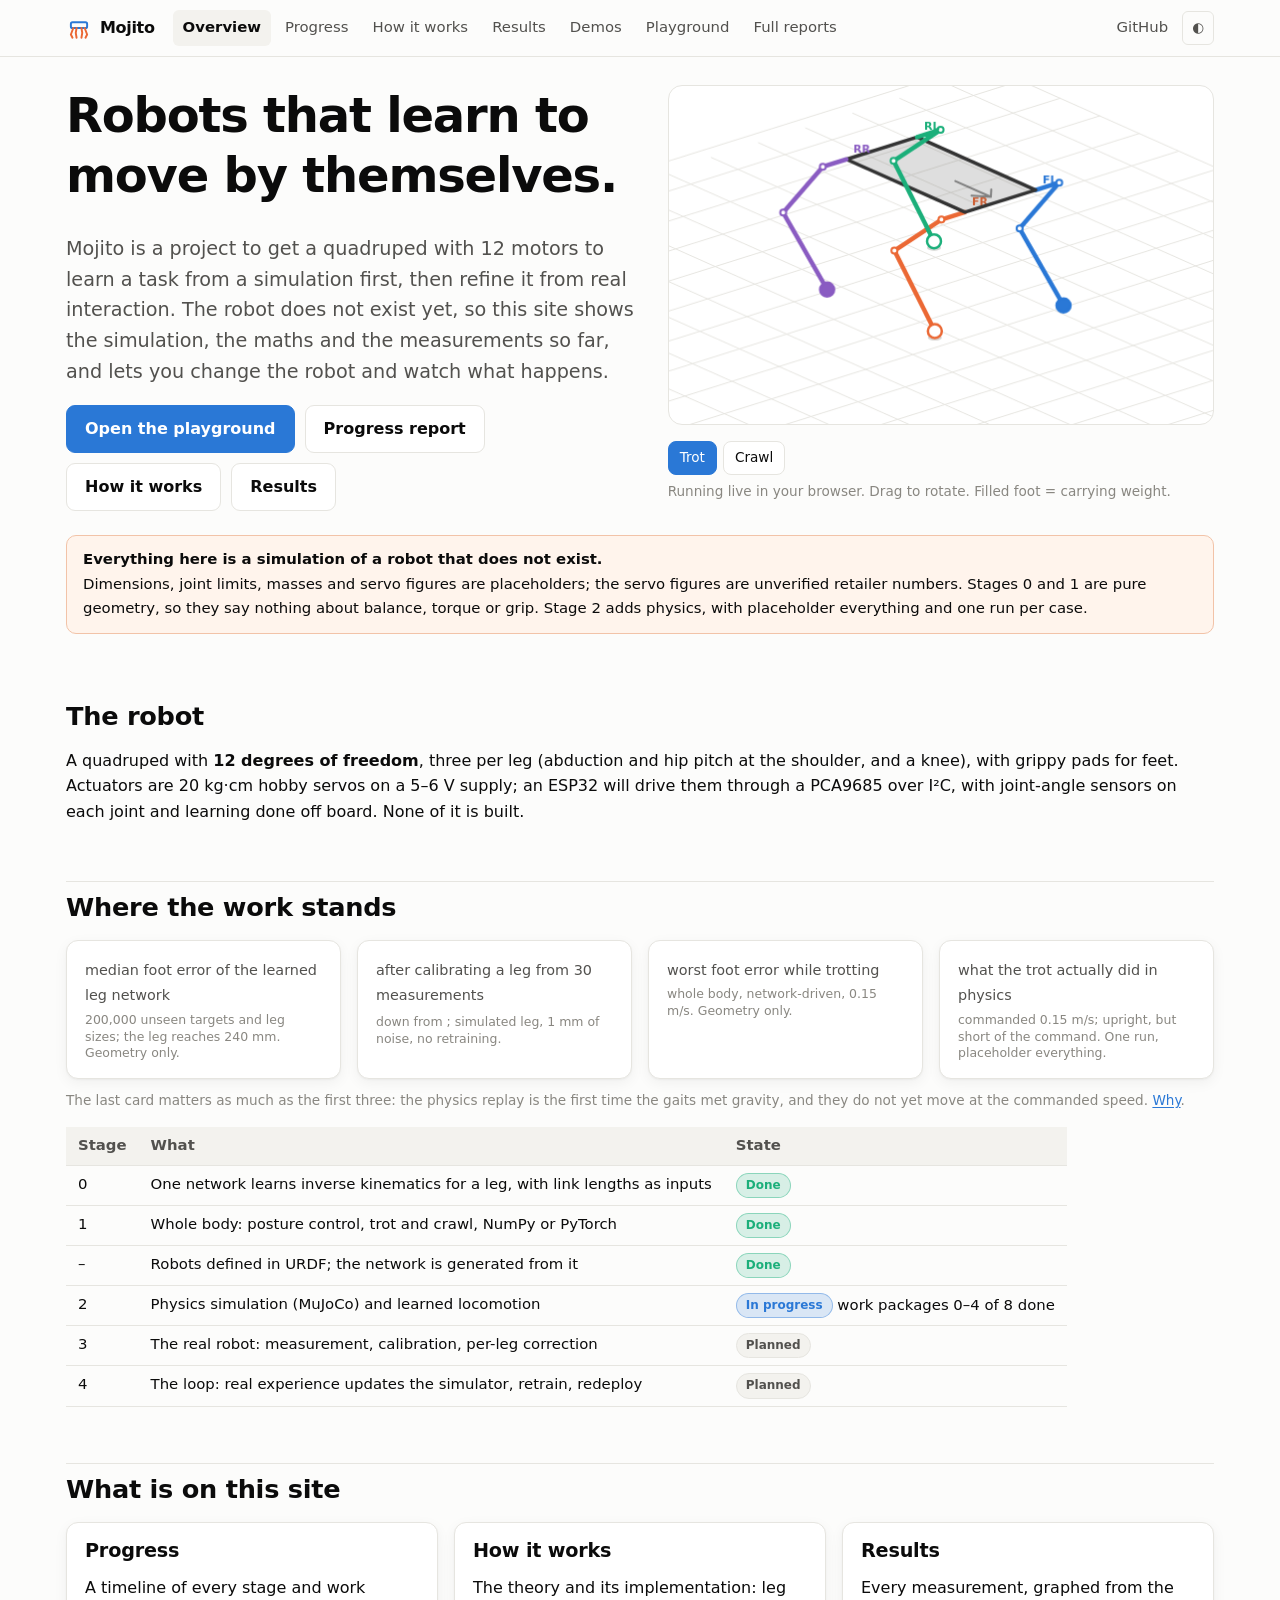
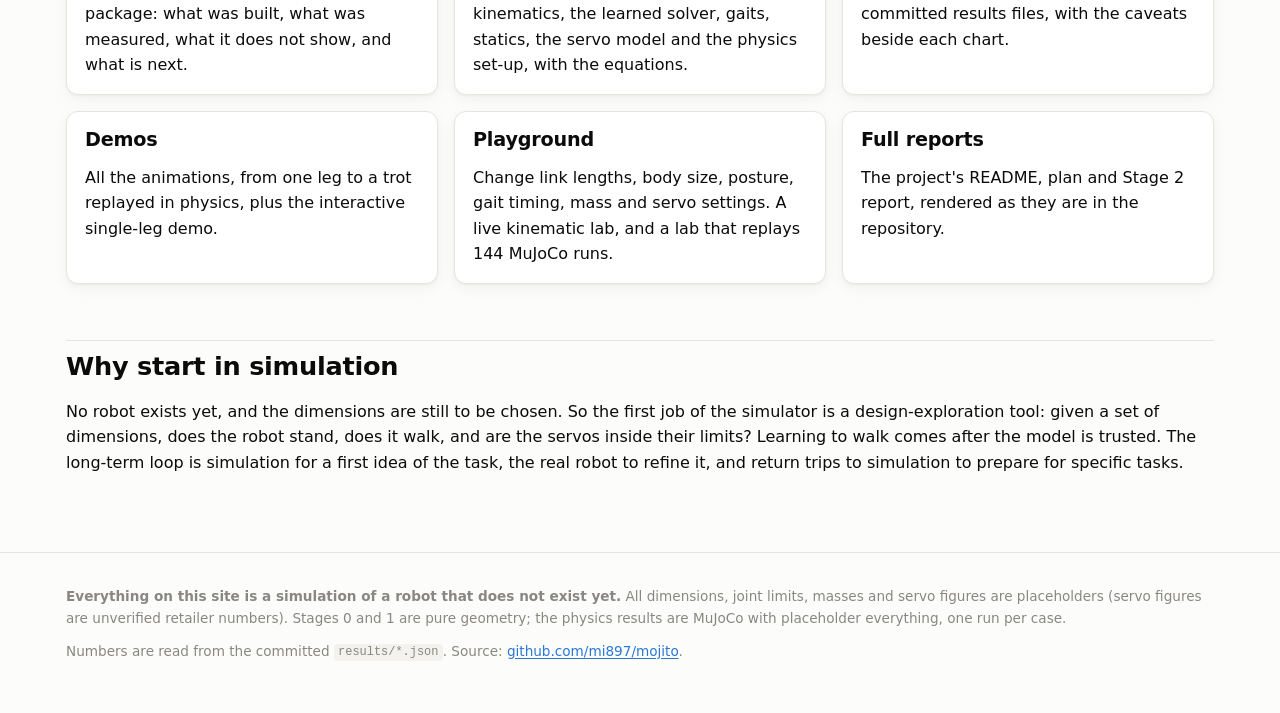
==== site/index.html @ 3ba42c5a "Add a project website: progress, theory, results, demos and a playground Static site in site/ with a" ====
<!doctype html>
<html lang="en">
<head>
<meta charset="utf-8">
<meta name="viewport" content="width=device-width, initial-scale=1">
<title>Mojito · robots that learn to move</title>
<meta name="description" content="A quadruped that learns to move by itself: first from simulation, then from real interaction. Progress, theory, results and a playground.">
<link rel="stylesheet" href="assets/site.css">
<script src="data/build.js"></script>
<script src="data/results.js"></script>
<script src="assets/site.js" defer></script>
</head>
<body>
<main class="wrap">
  <section class="hero">
    <div>
      <h1>Robots that learn to move by themselves.</h1>
      <p class="lede">Mojito is a project to get a quadruped with 12 motors to learn a task from a simulation first, then refine it from real interaction. The robot does not exist yet, so this site shows the simulation, the maths and the measurements so far, and lets you change the robot and watch what happens.</p>
      <div class="cta"><a class="primary" href="playground.html">Open the playground</a><a href="progress.html">Progress report</a><a href="theory.html">How it works</a><a href="results.html">Results</a></div>
    </div>
    <div>
      <canvas id="hero-view" aria-label="The quadruped trotting, drawn live in your browser"></canvas>
      <div class="btnrow"><button class="btn on" data-hero-gait="trot">Trot</button><button class="btn" data-hero-gait="crawl">Crawl</button>
        <span class="small muted" style="align-self:center">Running live in your browser. Drag to rotate. Filled foot = carrying weight.</span></div>
    </div>
  </section>

  <div class="notice"><b>Everything here is a simulation of a robot that does not exist.</b> Dimensions, joint limits, masses and servo figures are placeholders; the servo figures are unverified retailer numbers. Stages 0 and 1 are pure geometry, so they say nothing about balance, torque or grip. Stage 2 adds physics, with placeholder everything and one run per case.</div>

  <h2 class="no-rule">The robot</h2>
  <p>A quadruped with <b>12 degrees of freedom</b>, three per leg (abduction and hip pitch at the shoulder, and a knee), with grippy pads for feet. Actuators are 20&nbsp;kg·cm hobby servos on a 5–6&nbsp;V supply; an ESP32 will drive them through a PCA9685 over I²C, with joint-angle sensors on each joint and learning done off board. None of it is built.</p>

  <h2>Where the work stands</h2>
  <div class="grid g4">
    <div class="card stat"><b data-bind="metrics.learned_varied_legs.median_mm" data-fmt="2" data-unit=" mm"></b><span>median foot error of the learned leg network</span><small>200,000 unseen targets and leg sizes; the leg reaches 240 mm. Geometry only.</small></div>
    <div class="card stat"><b data-bind="calibration.error_after_mm.median" data-fmt="2" data-unit=" mm"></b><span>after calibrating a leg from 30 measurements</span><small>down from <span data-bind="calibration.error_before_mm.median" data-fmt="1" data-unit=" mm"></span>; simulated leg, 1 mm of noise, no retraining.</small></div>
    <div class="card stat"><b data-bind="body_metrics.trot_forward.foot_error_mm.max" data-fmt="2" data-unit=" mm"></b><span>worst foot error while trotting</span><small>whole body, network-driven, 0.15 m/s. Geometry only.</small></div>
    <div class="card stat"><b data-bind="gait_replay.runs.2.measured_forward_lateral_velocity_m_s.0" data-fmt="3" data-unit=" m/s"></b><span>what the trot actually did in physics</span><small>commanded 0.15 m/s; upright, but short of the command. One run, placeholder everything.</small></div>
  </div>
  <p class="small muted">The last card matters as much as the first three: the physics replay is the first time the gaits met gravity, and they do not yet move at the commanded speed. <a href="results.html#s2c">Why</a>.</p>

  <table>
    <tr><th>Stage</th><th>What</th><th>State</th></tr>
    <tr><td>0</td><td>One network learns inverse kinematics for a leg, with link lengths as inputs</td><td><span class="pill done">Done</span></td></tr>
    <tr><td>1</td><td>Whole body: posture control, trot and crawl, NumPy or PyTorch</td><td><span class="pill done">Done</span></td></tr>
    <tr><td>–</td><td>Robots defined in URDF; the network is generated from it</td><td><span class="pill done">Done</span></td></tr>
    <tr><td>2</td><td>Physics simulation (MuJoCo) and learned locomotion</td><td><span class="pill wip">In progress</span> work packages 0–4 of 8 done</td></tr>
    <tr><td>3</td><td>The real robot: measurement, calibration, per-leg correction</td><td><span class="pill todo">Planned</span></td></tr>
    <tr><td>4</td><td>The loop: real experience updates the simulator, retrain, redeploy</td><td><span class="pill todo">Planned</span></td></tr>
  </table>

  <h2>What is on this site</h2>
  <div class="grid g3">
    <a class="card" href="progress.html" style="text-decoration:none;color:inherit"><h3>Progress</h3><p>A timeline of every stage and work package: what was built, what was measured, what it does not show, and what is next.</p></a>
    <a class="card" href="theory.html" style="text-decoration:none;color:inherit"><h3>How it works</h3><p>The theory and its implementation: leg kinematics, the learned solver, gaits, statics, the servo model and the physics set-up, with the equations.</p></a>
    <a class="card" href="results.html" style="text-decoration:none;color:inherit"><h3>Results</h3><p>Every measurement, graphed from the committed results files, with the caveats beside each chart.</p></a>
    <a class="card" href="demos.html" style="text-decoration:none;color:inherit"><h3>Demos</h3><p>All the animations, from one leg to a trot replayed in physics, plus the interactive single-leg demo.</p></a>
    <a class="card" href="playground.html" style="text-decoration:none;color:inherit"><h3>Playground</h3><p>Change link lengths, body size, posture, gait timing, mass and servo settings. A live kinematic lab, and a lab that replays 144 MuJoCo runs.</p></a>
    <a class="card" href="reports.html" style="text-decoration:none;color:inherit"><h3>Full reports</h3><p>The project's README, plan and Stage 2 report, rendered as they are in the repository.</p></a>
  </div>

  <h2>Why start in simulation</h2>
  <p>No robot exists yet, and the dimensions are still to be chosen. So the first job of the simulator is a design-exploration tool: given a set of dimensions, does the robot stand, does it walk, and are the servos inside their limits? Learning to walk comes after the model is trusted. The long-term loop is simulation for a first idea of the task, the real robot to refine it, and return trips to simulation to prepare for specific tasks.</p>
</main>
<script src="assets/mojito.js"></script>
<script src="assets/viewer.js"></script>
<script src="assets/hero.js"></script>
</body>
</html>
---- site/assets/site.css ----
/* Mojito site. One palette (blue, orange, aqua), neutral ink, light and dark. */
:root {
  --bg: #fcfcfb; --panel: #ffffff; --ink: #0b0b0b; --ink2: #52514e; --muted: #898781; --line: #e6e5e0; --soft: #f3f2ee;
  --blue: #2a78d6; --orange: #eb6834; --aqua: #1baf7a; --violet: #8a5cc2; --warn-bg: #fff4ec; --warn-line: #f2c3a8;
  --FL: #2a78d6; --FR: #eb6834; --RL: #1baf7a; --RR: #8a5cc2; --body: #333;
  --code-bg: #f3f2ee; --shadow: 0 1px 2px rgba(0,0,0,.04), 0 4px 14px rgba(0,0,0,.05);
  --mono: ui-monospace, SFMono-Regular, Menlo, Consolas, monospace;
  --sans: system-ui, -apple-system, "Segoe UI", Roboto, sans-serif;
}
@media (prefers-color-scheme: dark) {
  :root:not([data-theme="light"]) {
    --bg: #121212; --panel: #1b1b1a; --ink: #ecebe6; --ink2: #b4b2aa; --muted: #86847d; --line: #33322f; --soft: #232321;
    --blue: #5b9bea; --orange: #f08a5c; --aqua: #38c795; --violet: #a883d6; --warn-bg: #2b1f18; --warn-line: #5b3d2b;
    --FL: #5b9bea; --FR: #f08a5c; --RL: #38c795; --RR: #a883d6; --body: #ddd; --code-bg: #232321; --shadow: none;
  }
}
:root[data-theme="dark"] {
  --bg: #121212; --panel: #1b1b1a; --ink: #ecebe6; --ink2: #b4b2aa; --muted: #86847d; --line: #33322f; --soft: #232321;
  --blue: #5b9bea; --orange: #f08a5c; --aqua: #38c795; --violet: #a883d6; --warn-bg: #2b1f18; --warn-line: #5b3d2b;
  --FL: #5b9bea; --FR: #f08a5c; --RL: #38c795; --RR: #a883d6; --body: #ddd; --code-bg: #232321; --shadow: none;
}
* { box-sizing: border-box; }
html { scroll-behavior: smooth; scroll-padding-top: 72px; }
body { margin: 0; background: var(--bg); color: var(--ink); font: 16px/1.6 var(--sans); -webkit-text-size-adjust: 100%; }
a { color: var(--blue); text-underline-offset: 2px; }
img, svg, canvas, video { max-width: 100%; }
h1, h2, h3, h4 { line-height: 1.25; margin: 2.2em 0 .6em; font-weight: 650; letter-spacing: -.01em; }
h1 { font-size: clamp(2rem, 5vw, 3rem); margin-top: 0; letter-spacing: -.025em; }
h2 { font-size: 1.6rem; padding-top: .4em; border-top: 1px solid var(--line); }
h2:first-child, .no-rule { border-top: 0; }
h3 { font-size: 1.2rem; }
h4 { font-size: 1rem; color: var(--ink2); }
p, ul, ol { margin: .8em 0; }
code { font: .88em var(--mono); background: var(--code-bg); padding: .1em .35em; border-radius: 4px; }
pre { background: var(--code-bg); padding: 14px 16px; border-radius: 8px; overflow: auto; font: .85rem/1.5 var(--mono); }
pre code { background: none; padding: 0; font-size: inherit; }
table { border-collapse: collapse; width: 100%; font-size: .93rem; margin: 1em 0; display: block; overflow-x: auto; }
th, td { text-align: left; padding: 7px 12px; border-bottom: 1px solid var(--line); vertical-align: top; }
th { color: var(--ink2); font-weight: 600; background: var(--soft); white-space: nowrap; }
td.num, th.num { text-align: right; font-variant-numeric: tabular-nums; }
hr { border: 0; border-top: 1px solid var(--line); margin: 2em 0; }
.num { font-variant-numeric: tabular-nums; }
.muted { color: var(--muted); } .small { font-size: .85rem; }

/* page chrome */
.nav { position: sticky; top: 0; z-index: 20; background: color-mix(in srgb, var(--bg) 92%, transparent); backdrop-filter: blur(8px);
  border-bottom: 1px solid var(--line); }
.nav-in { max-width: 1180px; margin: 0 auto; padding: 0 16px; display: flex; align-items: center; gap: 4px; min-height: 56px; flex-wrap: wrap; }
.brand { font-weight: 700; letter-spacing: -.02em; color: var(--ink); text-decoration: none; margin-right: 14px; display: flex; align-items: center; gap: 8px; }
.brand svg { width: 26px; height: 26px; }
.nav a.l { color: var(--ink2); text-decoration: none; padding: 6px 10px; border-radius: 6px; font-size: .93rem; white-space: nowrap; }
.nav a.l:hover { background: var(--soft); color: var(--ink); }
.nav a.l[aria-current="page"] { color: var(--ink); background: var(--soft); font-weight: 600; }
.nav .grow { flex: 1; }
.nav button { background: none; border: 1px solid var(--line); border-radius: 6px; color: var(--ink2); padding: 5px 9px; font: inherit; font-size: .85rem; cursor: pointer; }
.wrap { max-width: 1180px; margin: 0 auto; padding: 28px 16px 64px; }
.narrow { max-width: 780px; }
footer { border-top: 1px solid var(--line); color: var(--muted); font-size: .85rem; }
footer .in { max-width: 1180px; margin: 0 auto; padding: 22px 16px 40px; }
.notice { background: var(--warn-bg); border: 1px solid var(--warn-line); border-radius: 10px; padding: 12px 16px; margin: 1.2em 0; font-size: .93rem; }
.notice b:first-child { display: block; margin-bottom: 2px; }
.lede { font-size: 1.2rem; color: var(--ink2); max-width: 46em; }

/* cards and layout helpers */
.grid { display: grid; gap: 16px; }
.g2 { grid-template-columns: repeat(2, minmax(0, 1fr)); } .g3 { grid-template-columns: repeat(3, minmax(0, 1fr)); } .g4 { grid-template-columns: repeat(4, minmax(0, 1fr)); }
@media (max-width: 860px) { .g3, .g4 { grid-template-columns: repeat(2, minmax(0, 1fr)); } }
@media (max-width: 600px) { .g2, .g3, .g4 { grid-template-columns: 1fr; } }
.card { background: var(--panel); border: 1px solid var(--line); border-radius: 12px; padding: 16px 18px; box-shadow: var(--shadow); }
.card h3, .card h4 { margin: 0 0 .4em; }
.card p:first-child { margin-top: 0; } .card p:last-child { margin-bottom: 0; }
.stat b { display: block; font-size: 2rem; line-height: 1.1; letter-spacing: -.02em; font-variant-numeric: tabular-nums; }
.stat span { color: var(--ink2); font-size: .9rem; }
.stat small { display: block; color: var(--muted); margin-top: 4px; font-size: .78rem; line-height: 1.35; }
.pill { display: inline-block; font-size: .75rem; font-weight: 600; padding: 2px 9px; border-radius: 99px; background: var(--soft); color: var(--ink2); border: 1px solid var(--line); vertical-align: middle; }
.pill.done { background: color-mix(in srgb, var(--aqua) 16%, transparent); color: var(--aqua); border-color: color-mix(in srgb, var(--aqua) 40%, transparent); }
.pill.wip { background: color-mix(in srgb, var(--blue) 16%, transparent); color: var(--blue); border-color: color-mix(in srgb, var(--blue) 40%, transparent); }
.pill.todo { background: var(--soft); }
.cols { display: grid; grid-template-columns: 220px minmax(0, 1fr); gap: 36px; align-items: start; }
@media (max-width: 900px) { .cols { grid-template-columns: 1fr; } .toc { position: static !important; } }
.toc { position: sticky; top: 76px; font-size: .88rem; max-height: calc(100vh - 100px); overflow: auto; }
.toc a { display: block; color: var(--ink2); text-decoration: none; padding: 3px 10px; border-left: 2px solid var(--line); }
.toc a:hover, .toc a.on { color: var(--ink); border-left-color: var(--blue); }
.toc a.sub { padding-left: 22px; font-size: .82rem; }
figure { margin: 1.4em 0; }
figure img, figure svg { display: block; border-radius: 8px; }
figcaption { color: var(--ink2); font-size: .88rem; margin-top: 8px; }
.eq { overflow-x: auto; padding: 4px 0; }
.defs { display: grid; grid-template-columns: max-content 1fr; gap: 4px 16px; font-size: .92rem; }
.defs dt { font-family: var(--mono); color: var(--ink2); } .defs dd { margin: 0; }
.callout { border-left: 3px solid var(--blue); background: var(--soft); padding: 10px 16px; border-radius: 0 8px 8px 0; margin: 1.2em 0; }
.callout.limit { border-left-color: var(--orange); }
.callout b:first-child { display: block; }

/* timeline */
.timeline { position: relative; margin: 1em 0 2em; padding-left: 30px; }
.timeline::before { content: ""; position: absolute; left: 9px; top: 6px; bottom: 6px; width: 2px; background: var(--line); }
.tl { position: relative; margin-bottom: 26px; }
.tl::before { content: ""; position: absolute; left: -30px; top: 6px; width: 20px; height: 20px; border-radius: 50%; background: var(--bg); border: 3px solid var(--muted); }
.tl.done::before { border-color: var(--aqua); background: var(--aqua); }
.tl.wip::before { border-color: var(--blue); }
.tl h3 { margin: 0 0 .3em; display: flex; flex-wrap: wrap; gap: 10px; align-items: center; }
details { background: var(--panel); border: 1px solid var(--line); border-radius: 10px; padding: 10px 16px; margin: 10px 0; }
details summary { cursor: pointer; font-weight: 600; }
details[open] summary { margin-bottom: 8px; }

/* charts */
.chart { position: relative; }
.chart svg { width: 100%; height: auto; display: block; overflow: visible; }
.chart .ax text, .chart text { fill: var(--ink2); font: 11.5px var(--sans); }
.chart .ttl { fill: var(--ink); font-weight: 600; font-size: 12.5px; }
.chart .gridline { stroke: var(--line); stroke-width: 1; }
.chart .axisline { stroke: var(--muted); stroke-width: 1; }
.chart .hit { fill: transparent; }
.legend { display: flex; flex-wrap: wrap; gap: 6px 16px; font-size: .84rem; color: var(--ink2); margin: 4px 0 6px; }
.legend i { display: inline-block; width: 11px; height: 11px; border-radius: 3px; margin-right: 6px; vertical-align: -1px; }
.tip { position: fixed; z-index: 50; pointer-events: none; background: var(--ink); color: var(--bg); padding: 6px 10px; border-radius: 6px; font-size: .8rem; line-height: 1.4; max-width: 280px; display: none; }
.chart-card h4 { margin: 0 0 2px; color: var(--ink); font-size: 1rem; }
.chart-card .sub { color: var(--muted); font-size: .83rem; margin: 0 0 6px; }
.chart-card .read { font-size: .86rem; color: var(--ink2); margin-top: 8px; border-top: 1px solid var(--line); padding-top: 8px; }

/* gallery */
.gallery { display: grid; grid-template-columns: repeat(auto-fill, minmax(340px, 1fr)); gap: 18px; }
.demo img { width: 100%; height: auto; border-radius: 8px; background: var(--soft); display: block; min-height: 120px; }
.demo h3 { margin: 10px 0 4px; font-size: 1.05rem; }
.demo .tags { display: flex; gap: 6px; flex-wrap: wrap; margin-bottom: 6px; }
.filters { display: flex; gap: 8px; flex-wrap: wrap; margin: 0 0 18px; }
.filters button, .tabs button, .btn { background: var(--panel); color: var(--ink); border: 1px solid var(--line); border-radius: 8px; padding: 7px 14px; font: inherit; font-size: .92rem; cursor: pointer; }
.filters button[aria-pressed="true"], .tabs button[aria-selected="true"], .btn.on { background: var(--blue); border-color: var(--blue); color: #fff; }
.btn.primary { background: var(--blue); border-color: var(--blue); color: #fff; }
.btn:disabled { opacity: .5; cursor: default; }
iframe.leg { width: 100%; height: 640px; border: 1px solid var(--line); border-radius: 12px; background: var(--panel); }

/* hero */
.hero { display: grid; grid-template-columns: minmax(0, 1.05fr) minmax(0, 1fr); gap: 28px; align-items: center; margin-bottom: 24px; }
@media (max-width: 900px) { .hero { grid-template-columns: 1fr; } }
.hero canvas { width: 100%; height: 340px; background: var(--panel); border: 1px solid var(--line); border-radius: 14px; touch-action: none; cursor: grab; }
.cta { display: flex; flex-wrap: wrap; gap: 10px; margin-top: 18px; }
.cta a { text-decoration: none; padding: 10px 18px; border-radius: 9px; border: 1px solid var(--line); color: var(--ink); background: var(--panel); font-weight: 550; }
.cta a.primary { background: var(--blue); border-color: var(--blue); color: #fff; }

/* playground */
.pg { display: grid; grid-template-columns: 340px minmax(0, 1fr); gap: 18px; align-items: start; }
@media (max-width: 960px) { .pg { grid-template-columns: 1fr; } }
.pg-side { position: sticky; top: 72px; max-height: calc(100vh - 88px); overflow: auto; padding-right: 4px; }
@media (max-width: 960px) { .pg-side { position: static; max-height: none; } }
.ctl { margin-bottom: 10px; }
.ctl h4 { margin: 12px 0 6px; font-size: .74rem; letter-spacing: .07em; text-transform: uppercase; color: var(--muted); }
.row { display: grid; grid-template-columns: 96px minmax(0, 1fr) 58px; gap: 8px; align-items: center; margin: 5px 0; font-size: .88rem; }
.row label { color: var(--ink2); } .row output { text-align: right; font-variant-numeric: tabular-nums; color: var(--ink); }
.row select { grid-column: 2 / 4; padding: 5px 8px; border-radius: 6px; border: 1px solid var(--line); background: var(--panel); color: var(--ink); font: inherit; }
input[type=range] { width: 100%; accent-color: var(--blue); }
.btnrow { display: flex; flex-wrap: wrap; gap: 6px; margin: 8px 0; }
.btnrow .btn { padding: 5px 11px; font-size: .85rem; }
.stage { padding: 0; overflow: hidden; }
.stage canvas { width: 100%; display: block; touch-action: none; cursor: grab; background: var(--panel); }
.stage canvas:active { cursor: grabbing; }
.stage .bar { display: flex; flex-wrap: wrap; gap: 10px 14px; align-items: center; padding: 8px 12px; border-top: 1px solid var(--line); font-size: .85rem; color: var(--ink2); }
.stage .bar input[type=range] { flex: 1; min-width: 120px; }
.kpis { display: grid; grid-template-columns: repeat(auto-fit, minmax(128px, 1fr)); gap: 10px; margin: 14px 0; }
.kpi { background: var(--panel); border: 1px solid var(--line); border-radius: 10px; padding: 8px 12px; }
.kpi b { display: block; font-size: 1.25rem; font-variant-numeric: tabular-nums; letter-spacing: -.01em; }
.kpi span { color: var(--ink2); font-size: .78rem; line-height: 1.3; display: block; }
.kpi.bad { border-color: var(--orange); } .kpi.bad b { color: var(--orange); }
.kpi.good b { color: var(--aqua); }
.msgs { min-height: 1.5em; } .msgs div { margin: 4px 0; font-size: .9rem; } .msgs .w { color: var(--orange); font-weight: 600; } .msgs .ok { color: var(--aqua); }
.heat { border-collapse: separate; border-spacing: 3px; width: auto; display: table; font-size: .82rem; }
.heat td, .heat th { padding: 5px 9px; border: 0; text-align: center; border-radius: 6px; background: var(--soft); cursor: pointer; font-variant-numeric: tabular-nums; }
.heat th { cursor: default; background: none; color: var(--ink2); }
.heat td.sel { outline: 2px solid var(--ink); }
.heat td.fell { background: color-mix(in srgb, var(--orange) 30%, var(--panel)); }
.tabs { display: flex; gap: 8px; margin: 0 0 16px; flex-wrap: wrap; }

/* reports rendered from markdown */
.md h1 { font-size: 2rem; } .md h2 { font-size: 1.45rem; } .md img { max-width: 100%; }
.md table { font-size: .88rem; }
@media print { .nav, footer, .toc { display: none; } }
@media (max-width: 960px) { .pg-side { order: 2; } }
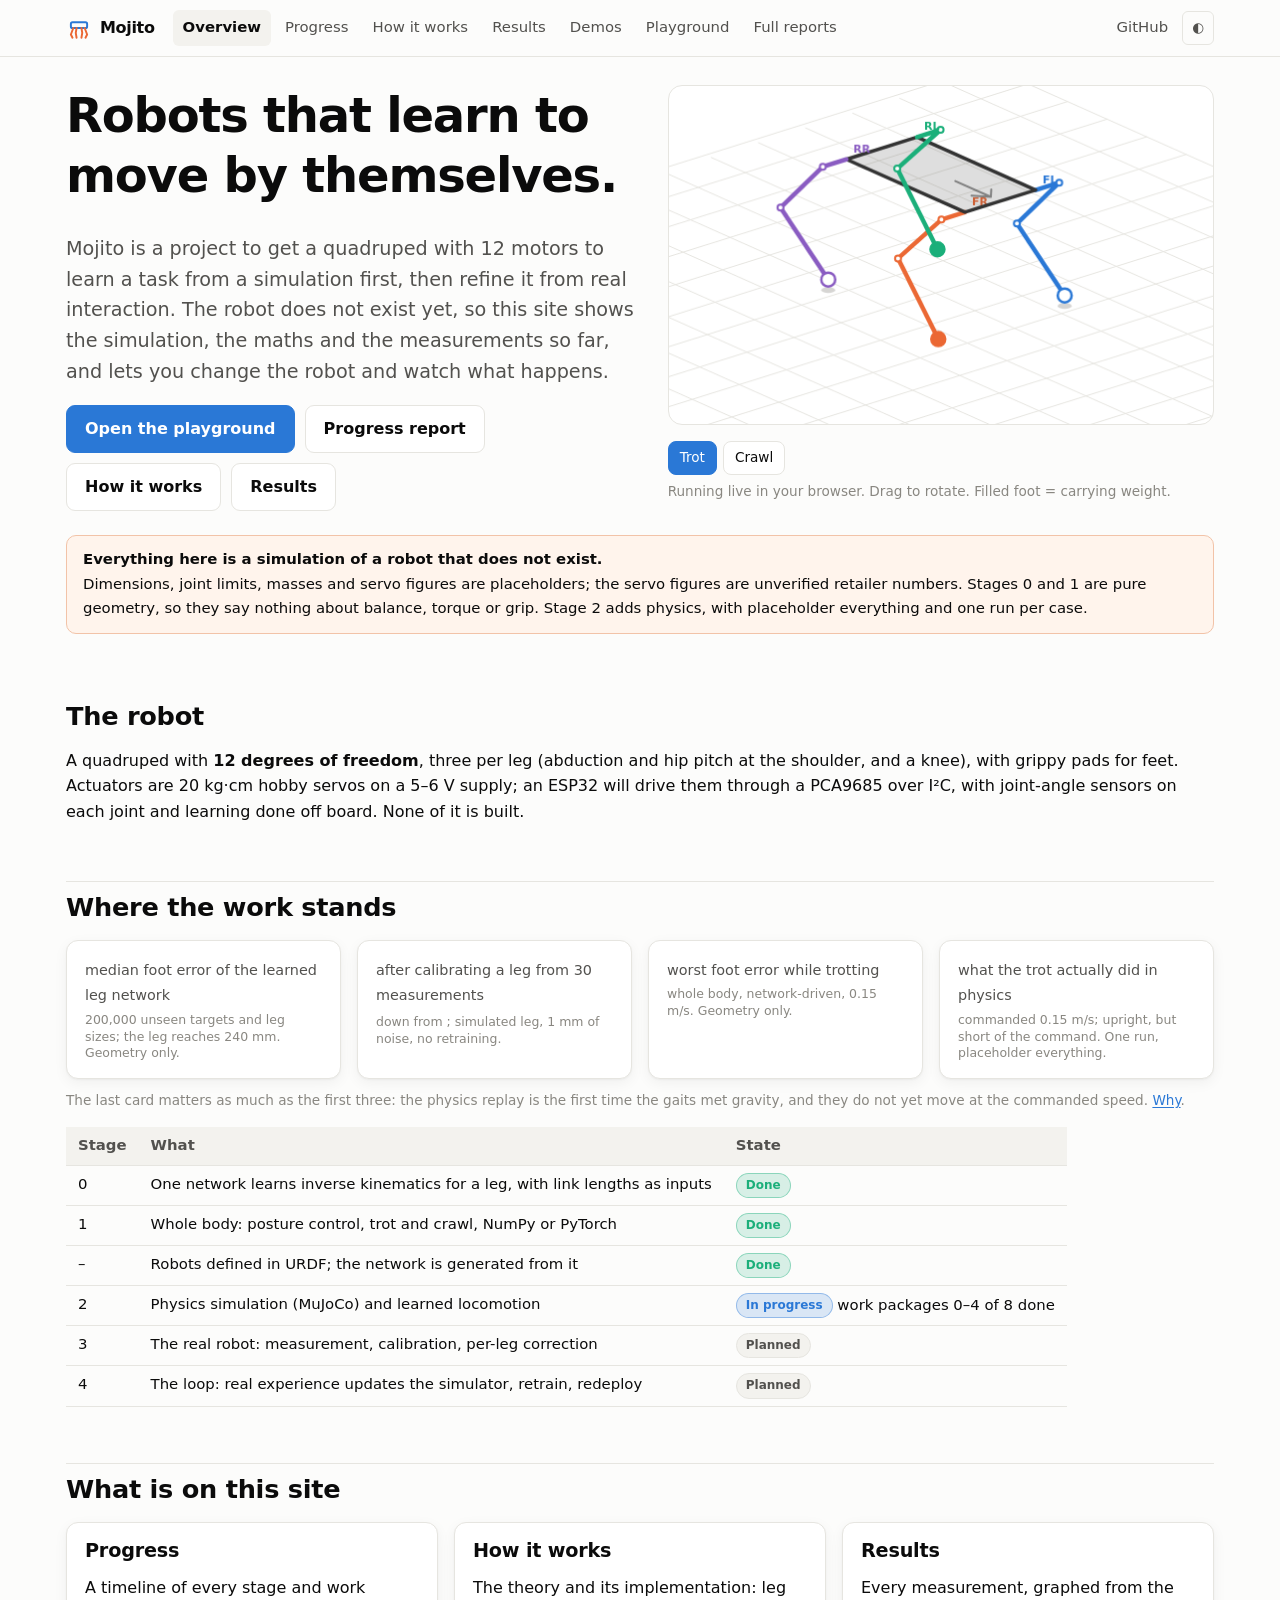
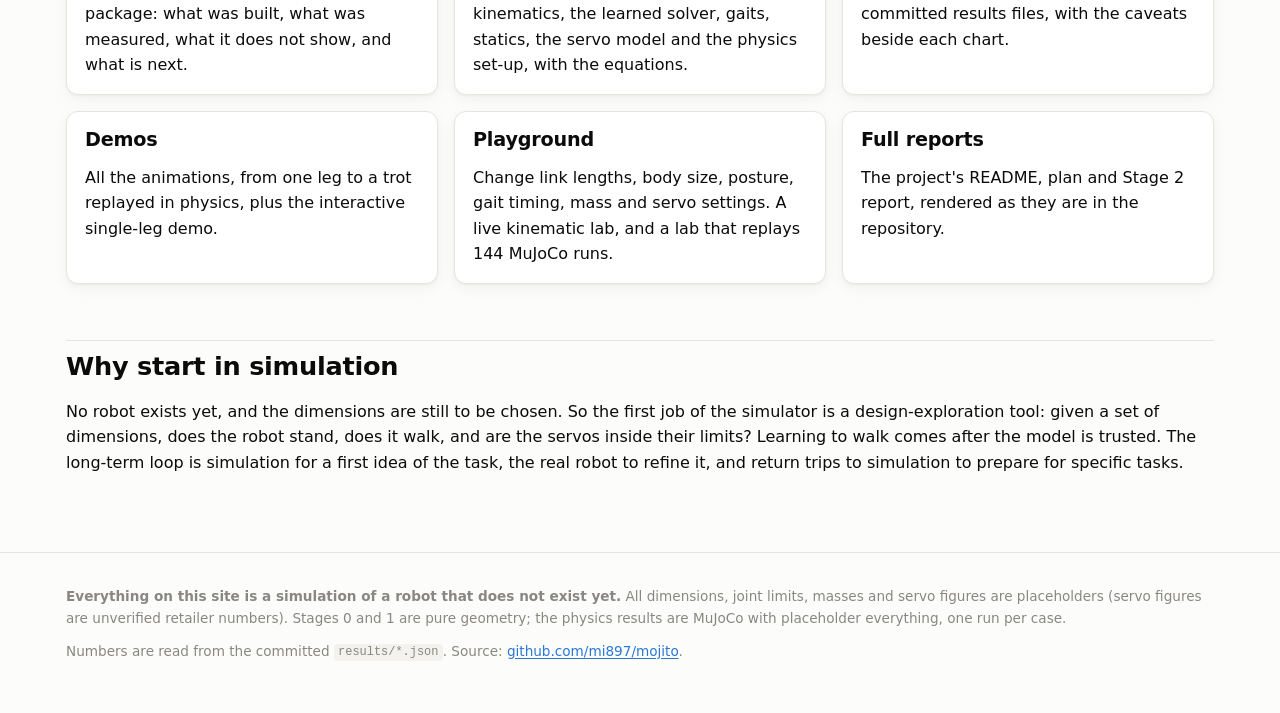
==== commit 66bd90ae: "Add a social preview image and Open Graph / Twitter tags to every page The pages had no og:* or twit" ====
--- a/site/index.html
+++ b/site/index.html
@@ -5,6 +5,20 @@
 <meta name="viewport" content="width=device-width, initial-scale=1">
 <title>Mojito · robots that learn to move</title>
 <meta name="description" content="A quadruped that learns to move by itself: first from simulation, then from real interaction. Progress, theory, results and a playground.">
+<link rel="canonical" href="https://mi8.studio/mojito/">
+<meta property="og:type" content="website">
+<meta property="og:site_name" content="Mojito">
+<meta property="og:title" content="Mojito · robots that learn to move">
+<meta property="og:description" content="A quadruped that learns to move by itself: first from simulation, then from real interaction. Progress, theory, results and a playground.">
+<meta property="og:url" content="https://mi8.studio/mojito/">
+<meta property="og:image" content="https://mi8.studio/mojito/assets/og-image.png">
+<meta property="og:image:width" content="1200">
+<meta property="og:image:height" content="630">
+<meta property="og:image:alt" content="The Mojito quadruped mid-trot beside the words: robots that learn to move by themselves.">
+<meta name="twitter:card" content="summary_large_image">
+<meta name="twitter:title" content="Mojito · robots that learn to move">
+<meta name="twitter:description" content="A quadruped that learns to move by itself: first from simulation, then from real interaction. Progress, theory, results and a playground.">
+<meta name="twitter:image" content="https://mi8.studio/mojito/assets/og-image.png">
 <link rel="stylesheet" href="assets/site.css">
 <script src="data/build.js"></script>
 <script src="data/results.js"></script>
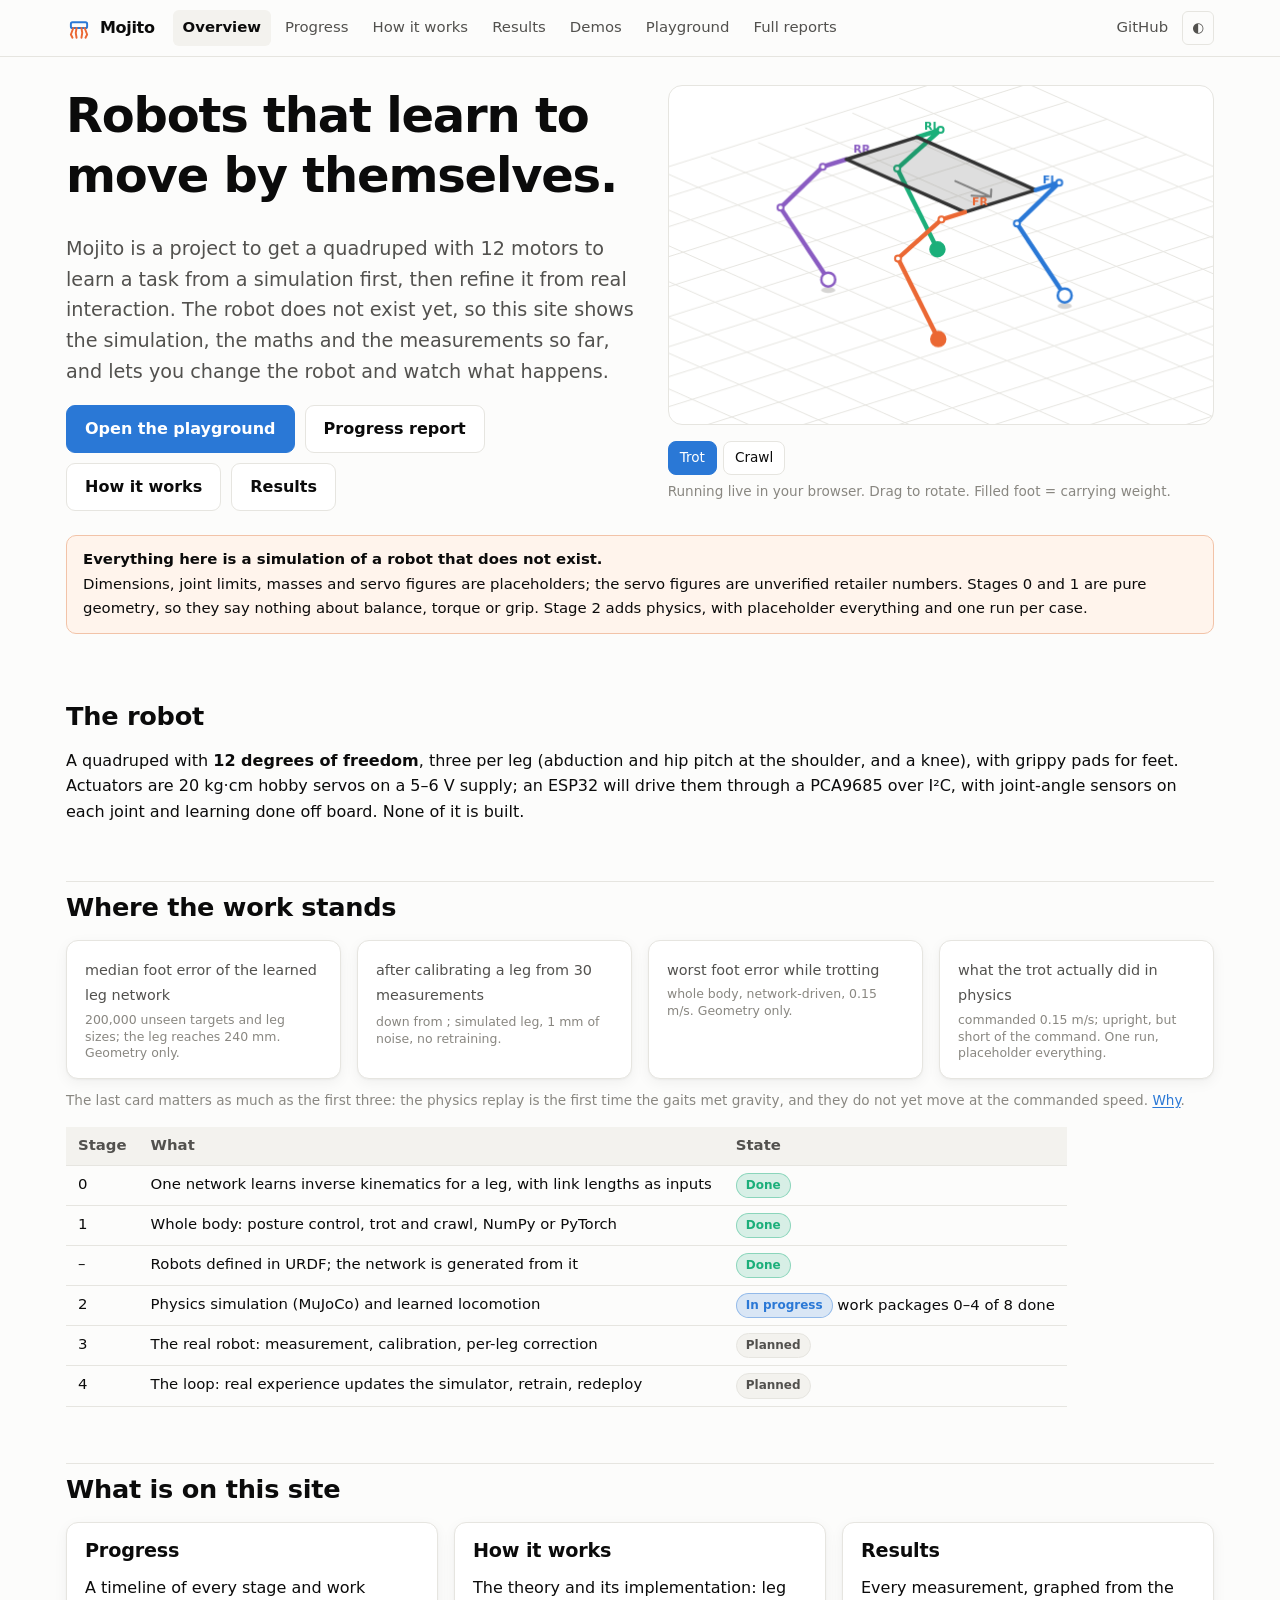
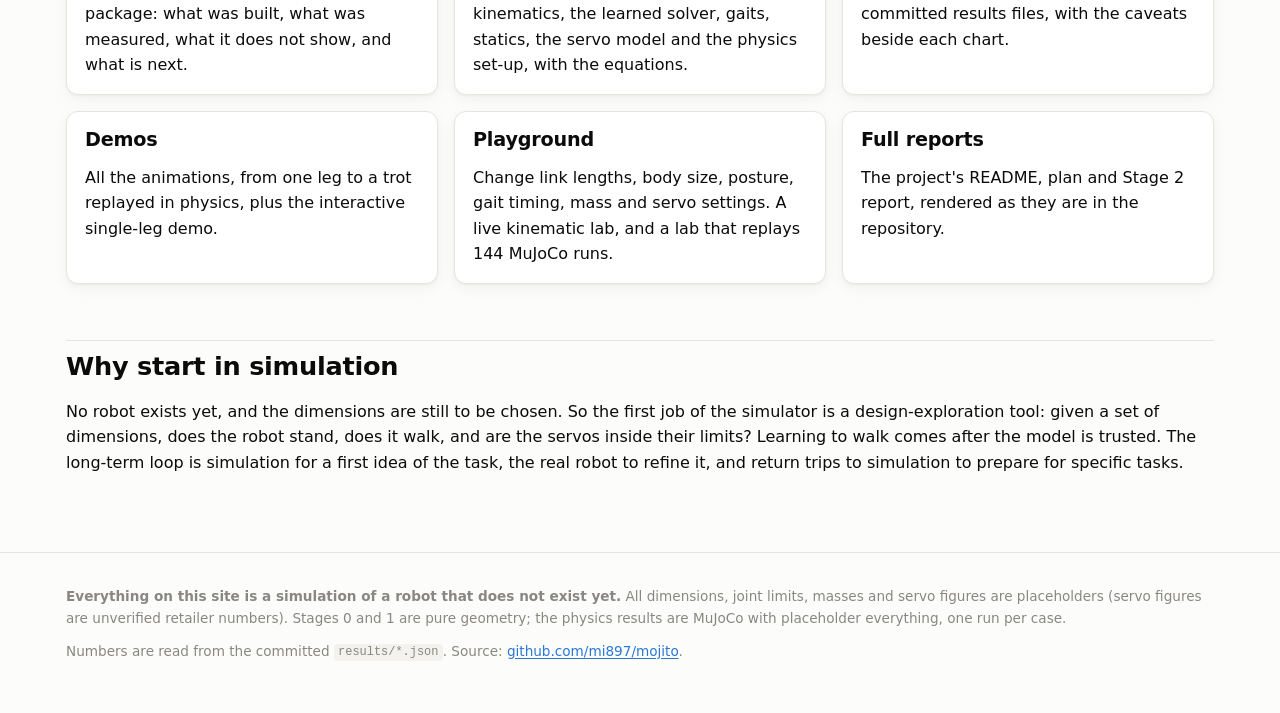
==== commit 0f8056b1: "Add a favicon: SVG master, 32 px PNG and Apple touch icon, linked from every page Co-Authored-By: Cl" ====
--- a/site/index.html
+++ b/site/index.html
@@ -19,6 +19,9 @@
 <meta name="twitter:title" content="Mojito · robots that learn to move">
 <meta name="twitter:description" content="A quadruped that learns to move by itself: first from simulation, then from real interaction. Progress, theory, results and a playground.">
 <meta name="twitter:image" content="https://mi8.studio/mojito/assets/og-image.png">
+<link rel="icon" href="assets/favicon.svg" type="image/svg+xml">
+<link rel="icon" href="assets/favicon-32.png" type="image/png" sizes="32x32">
+<link rel="apple-touch-icon" href="assets/apple-touch-icon.png">
 <link rel="stylesheet" href="assets/site.css">
 <script src="data/build.js"></script>
 <script src="data/results.js"></script>
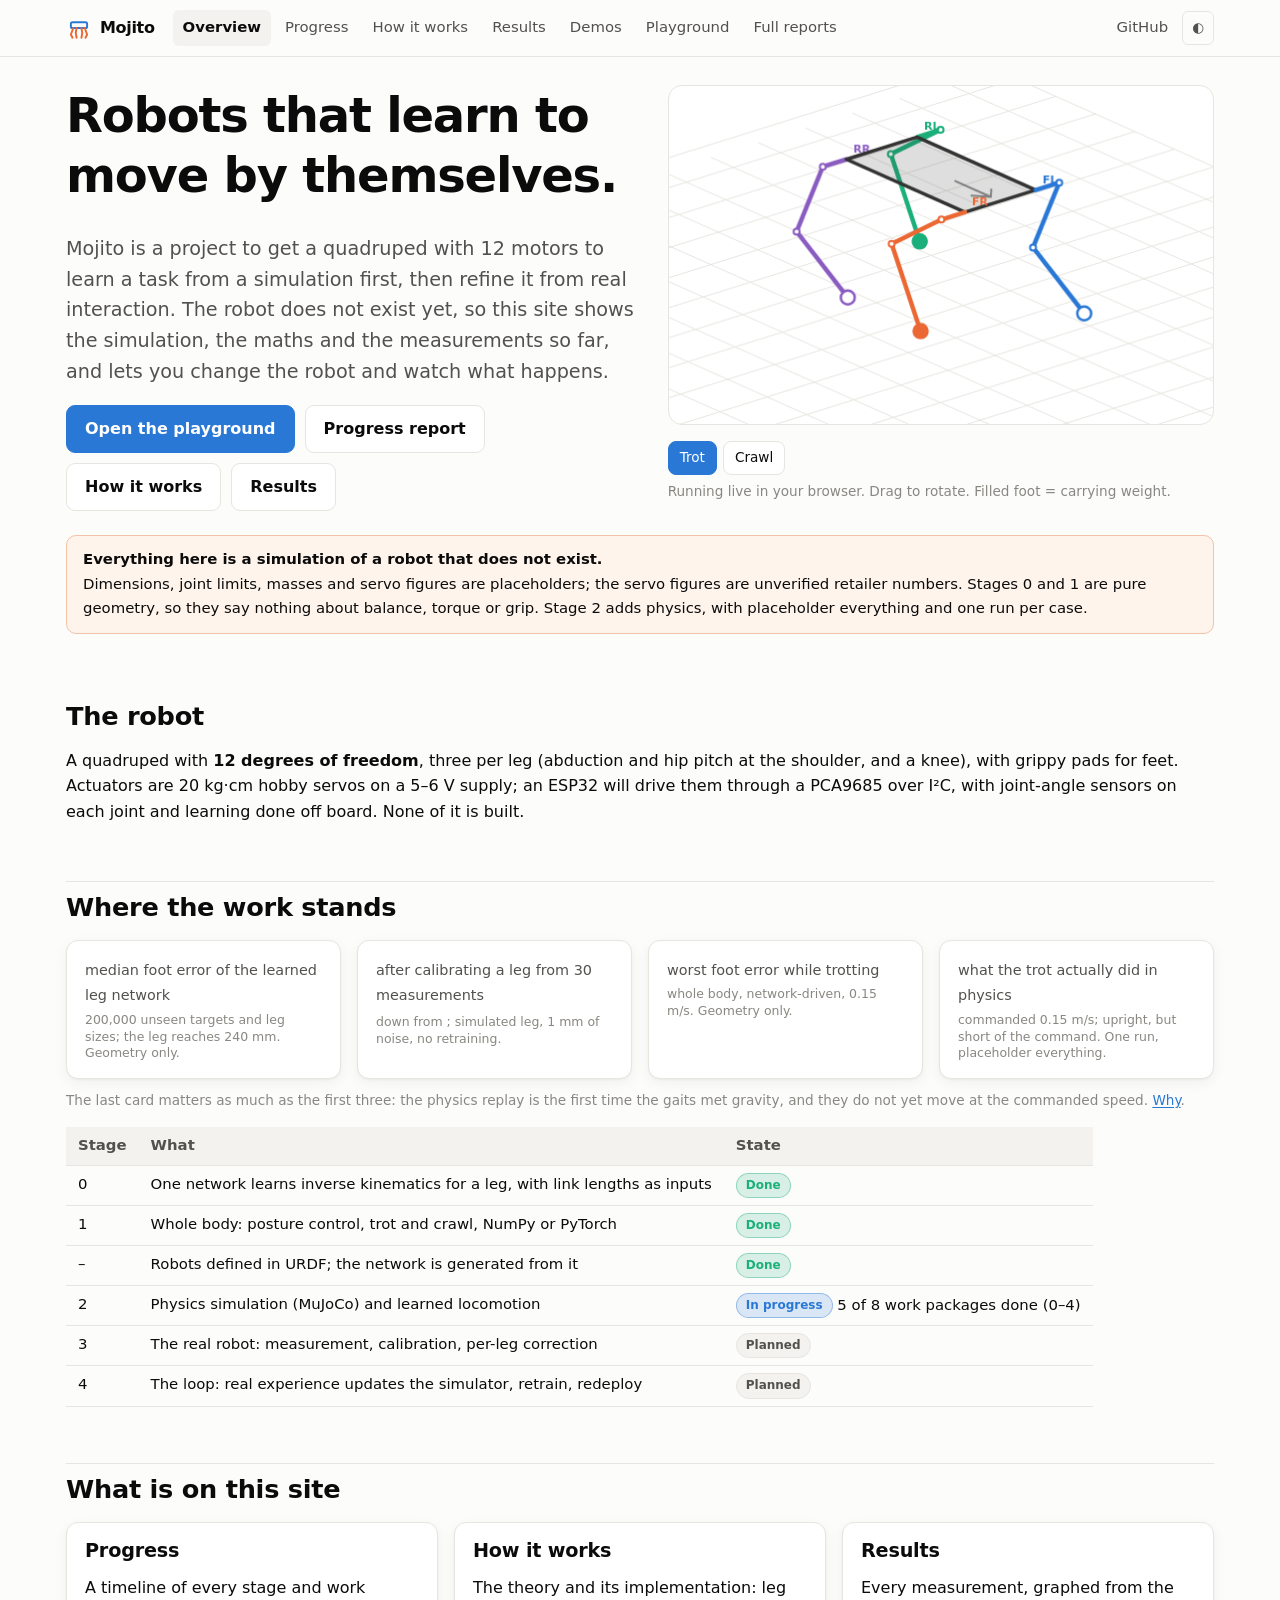
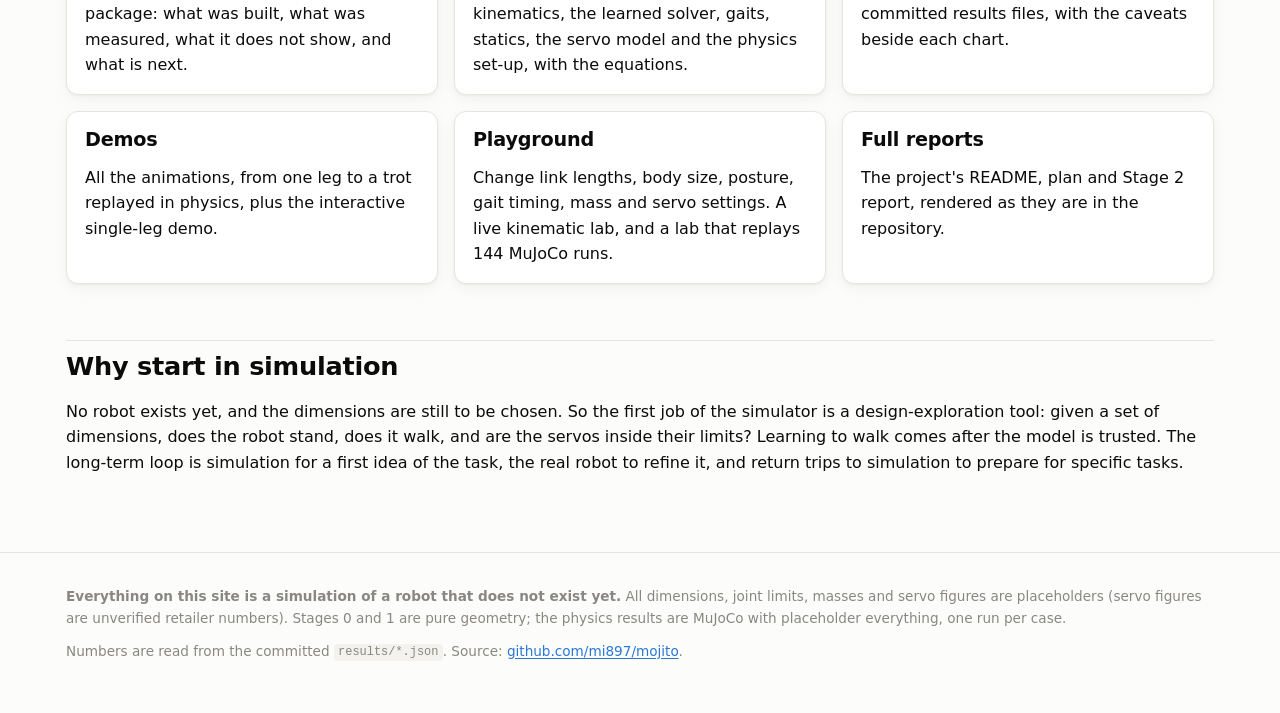
==== commit db74e17b: "Fix doc and site inconsistencies; add trot period robustness sweep - trot_period_robustness.py/json:" ====
--- a/site/index.html
+++ b/site/index.html
@@ -61,7 +61,7 @@
     <tr><td>0</td><td>One network learns inverse kinematics for a leg, with link lengths as inputs</td><td><span class="pill done">Done</span></td></tr>
     <tr><td>1</td><td>Whole body: posture control, trot and crawl, NumPy or PyTorch</td><td><span class="pill done">Done</span></td></tr>
     <tr><td>–</td><td>Robots defined in URDF; the network is generated from it</td><td><span class="pill done">Done</span></td></tr>
-    <tr><td>2</td><td>Physics simulation (MuJoCo) and learned locomotion</td><td><span class="pill wip">In progress</span> work packages 0–4 of 8 done</td></tr>
+    <tr><td>2</td><td>Physics simulation (MuJoCo) and learned locomotion</td><td><span class="pill wip">In progress</span> 5 of 8 work packages done (0–4)</td></tr>
     <tr><td>3</td><td>The real robot: measurement, calibration, per-leg correction</td><td><span class="pill todo">Planned</span></td></tr>
     <tr><td>4</td><td>The loop: real experience updates the simulator, retrain, redeploy</td><td><span class="pill todo">Planned</span></td></tr>
   </table>
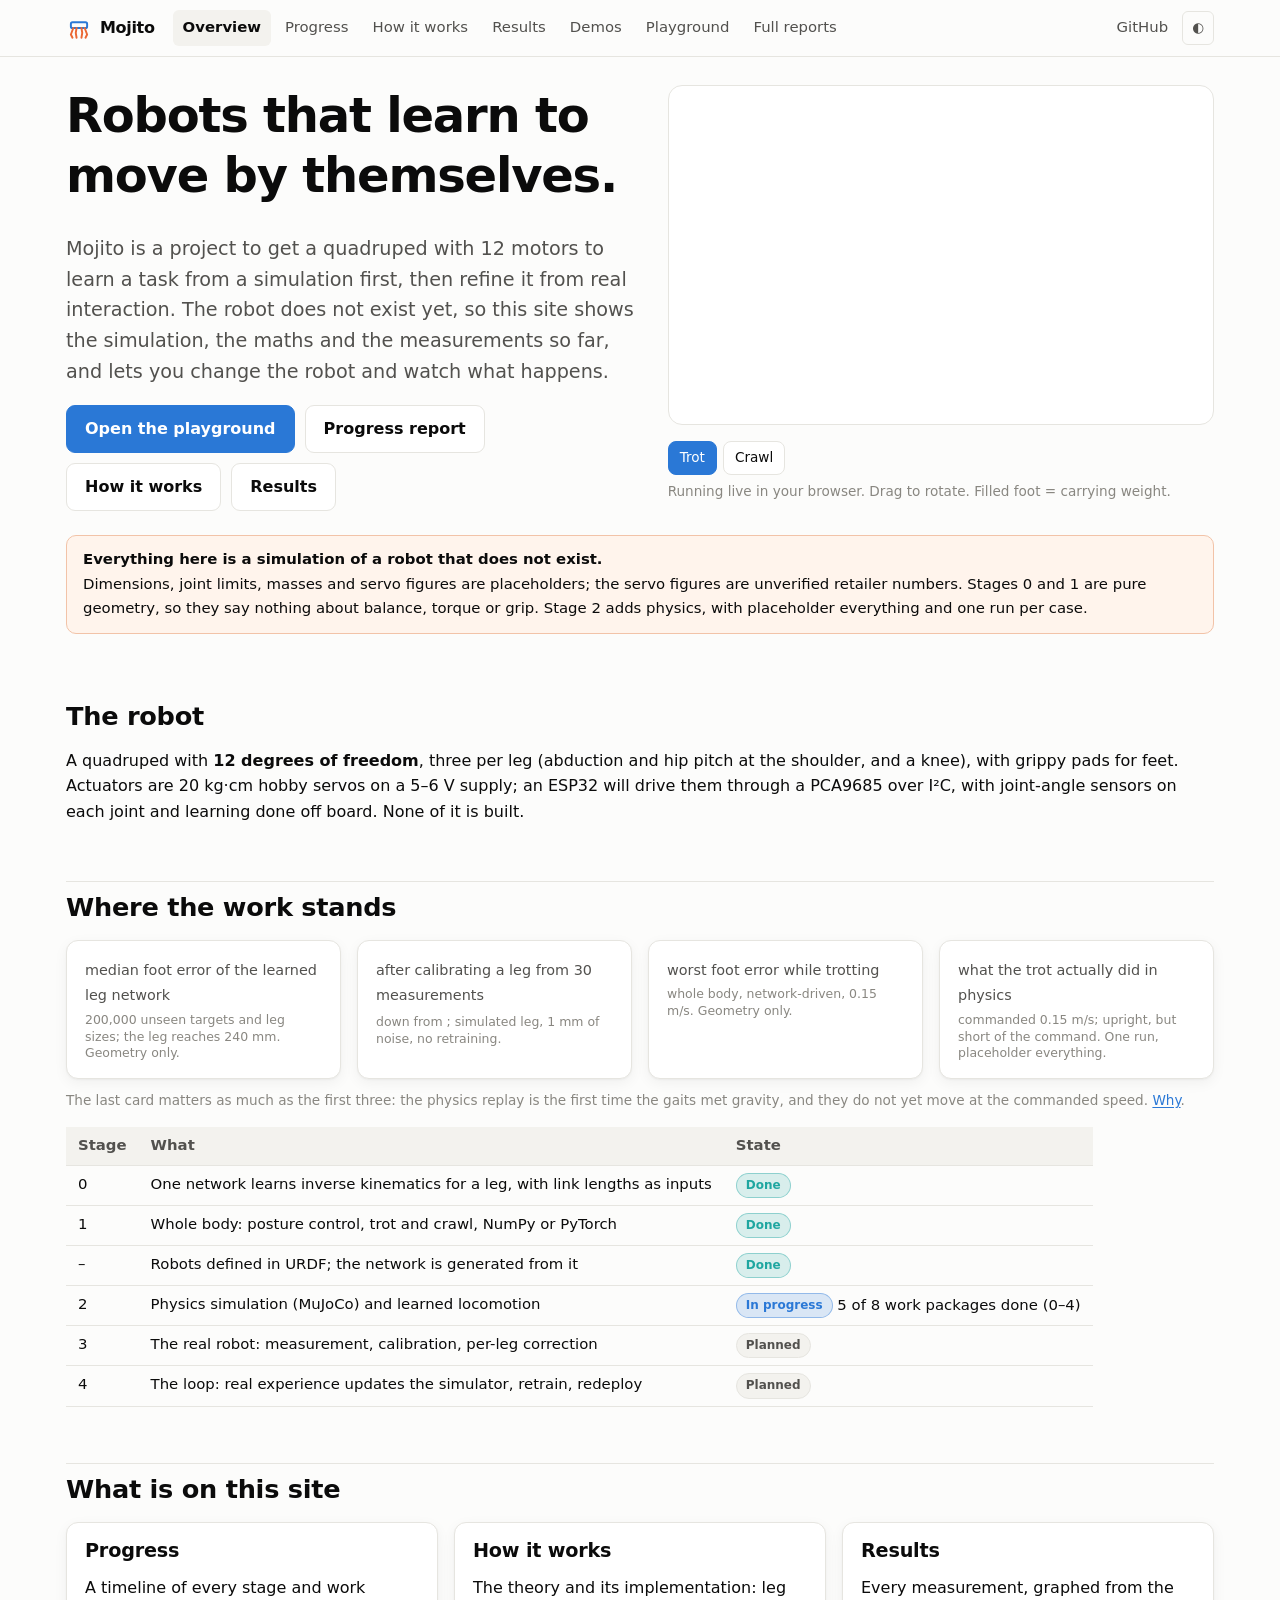
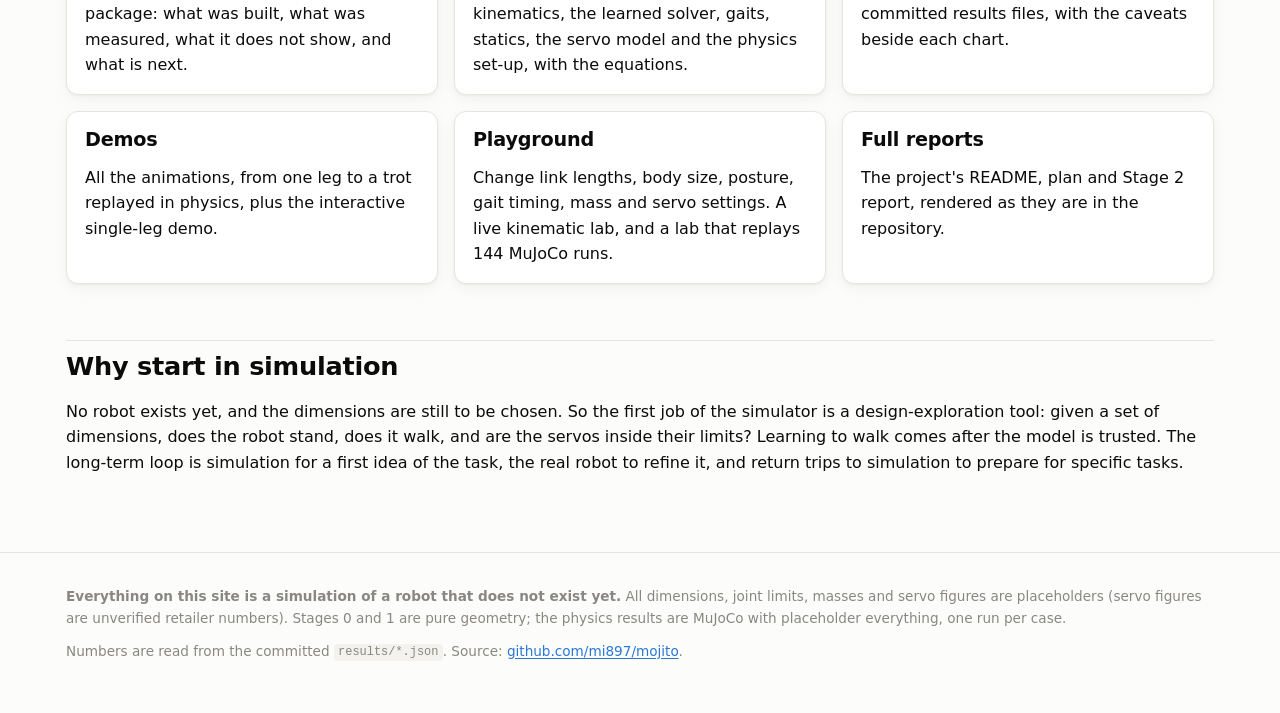
==== commit 9619f763: "Site: take placeholder dimensions, gaits, mass and gravity from generated data build_site.py writes " ====
--- a/site/index.html
+++ b/site/index.html
@@ -79,6 +79,7 @@
   <h2>Why start in simulation</h2>
   <p>No robot exists yet, and the dimensions are still to be chosen. So the first job of the simulator is a design-exploration tool: given a set of dimensions, does the robot stand, does it walk, and are the servos inside their limits? Learning to walk comes after the model is trusted. The long-term loop is simulation for a first idea of the task, the real robot to refine it, and return trips to simulation to prepare for specific tasks.</p>
 </main>
+<script src="data/constants.js"></script>
 <script src="assets/mojito.js"></script>
 <script src="assets/viewer.js"></script>
 <script src="assets/hero.js"></script>
--- a/site/assets/site.css
+++ b/site/assets/site.css
@@ -1,8 +1,8 @@
 /* Mojito site. One palette (blue, orange, aqua), neutral ink, light and dark. */
 :root {
   --bg: #fcfcfb; --panel: #ffffff; --ink: #0b0b0b; --ink2: #52514e; --muted: #898781; --line: #e6e5e0; --soft: #f3f2ee;
-  --blue: #2a78d6; --orange: #eb6834; --aqua: #1baf7a; --violet: #8a5cc2; --warn-bg: #fff4ec; --warn-line: #f2c3a8;
-  --FL: #2a78d6; --FR: #eb6834; --RL: #1baf7a; --RR: #8a5cc2; --body: #333;
+  --blue: #2a78d6; --orange: #eb6834; --aqua: #1fa6a0; --violet: #8a5cc2; --warn-bg: #fff4ec; --warn-line: #f2c3a8;
+  --FL: #2a78d6; --FR: #eb6834; --RL: #1fa6a0; --RR: #8a5cc2; --body: #333;
   --code-bg: #f3f2ee; --shadow: 0 1px 2px rgba(0,0,0,.04), 0 4px 14px rgba(0,0,0,.05);
   --mono: ui-monospace, SFMono-Regular, Menlo, Consolas, monospace;
   --sans: system-ui, -apple-system, "Segoe UI", Roboto, sans-serif;
@@ -10,14 +10,14 @@
 @media (prefers-color-scheme: dark) {
   :root:not([data-theme="light"]) {
     --bg: #121212; --panel: #1b1b1a; --ink: #ecebe6; --ink2: #b4b2aa; --muted: #86847d; --line: #33322f; --soft: #232321;
-    --blue: #5b9bea; --orange: #f08a5c; --aqua: #38c795; --violet: #a883d6; --warn-bg: #2b1f18; --warn-line: #5b3d2b;
-    --FL: #5b9bea; --FR: #f08a5c; --RL: #38c795; --RR: #a883d6; --body: #ddd; --code-bg: #232321; --shadow: none;
+    --blue: #5b9bea; --orange: #f08a5c; --aqua: #38c7bf; --violet: #a883d6; --warn-bg: #2b1f18; --warn-line: #5b3d2b;
+    --FL: #5b9bea; --FR: #f08a5c; --RL: #38c7bf; --RR: #a883d6; --body: #ddd; --code-bg: #232321; --shadow: none;
   }
 }
 :root[data-theme="dark"] {
   --bg: #121212; --panel: #1b1b1a; --ink: #ecebe6; --ink2: #b4b2aa; --muted: #86847d; --line: #33322f; --soft: #232321;
-  --blue: #5b9bea; --orange: #f08a5c; --aqua: #38c795; --violet: #a883d6; --warn-bg: #2b1f18; --warn-line: #5b3d2b;
-  --FL: #5b9bea; --FR: #f08a5c; --RL: #38c795; --RR: #a883d6; --body: #ddd; --code-bg: #232321; --shadow: none;
+  --blue: #5b9bea; --orange: #f08a5c; --aqua: #38c7bf; --violet: #a883d6; --warn-bg: #2b1f18; --warn-line: #5b3d2b;
+  --FL: #5b9bea; --FR: #f08a5c; --RL: #38c7bf; --RR: #a883d6; --body: #ddd; --code-bg: #232321; --shadow: none;
 }
 * { box-sizing: border-box; }
 html { scroll-behavior: smooth; scroll-padding-top: 72px; }
@@ -128,6 +128,8 @@
 .filters button, .tabs button, .btn { background: var(--panel); color: var(--ink); border: 1px solid var(--line); border-radius: 8px; padding: 7px 14px; font: inherit; font-size: .92rem; cursor: pointer; }
 .filters button[aria-pressed="true"], .tabs button[aria-selected="true"], .btn.on { background: var(--blue); border-color: var(--blue); color: #fff; }
 .btn.primary { background: var(--blue); border-color: var(--blue); color: #fff; }
+.stage .bar select { appearance: none; -webkit-appearance: none; flex: 1 1 100%; min-width: 0; background: var(--panel) url("data:image/svg+xml,%3Csvg xmlns='http://www.w3.org/2000/svg' width='10' height='6'%3E%3Cpath d='M1 1l4 4 4-4' fill='none' stroke='%23898781' stroke-width='1.6'/%3E%3C/svg%3E") no-repeat right 10px center; color: var(--ink); border: 1px solid var(--line); border-radius: 6px; padding: 5px 28px 5px 10px; font: inherit; cursor: pointer; text-overflow: ellipsis; }
+.stage .bar select:hover, .stage .bar select:focus-visible { border-color: var(--blue); outline: none; }
 .btn:disabled { opacity: .5; cursor: default; }
 iframe.leg { width: 100%; height: 640px; border: 1px solid var(--line); border-radius: 12px; background: var(--panel); }
 
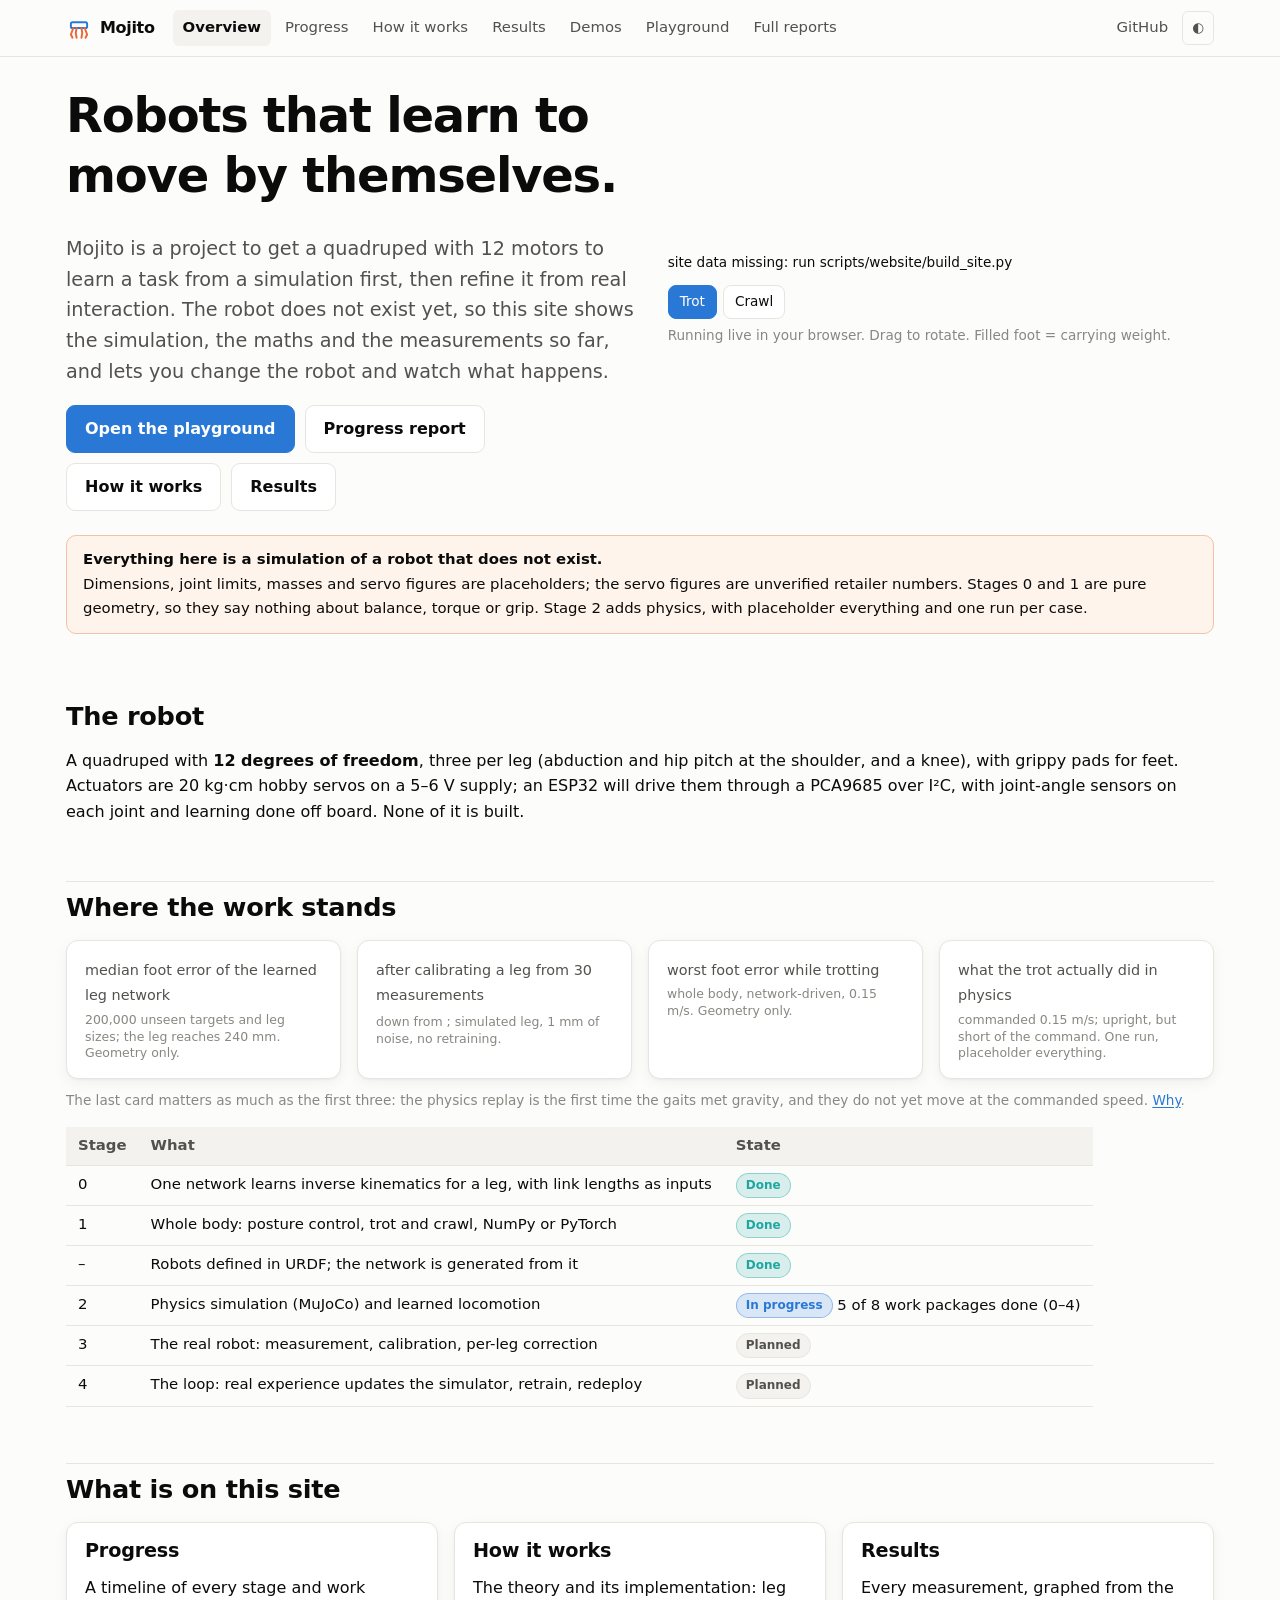
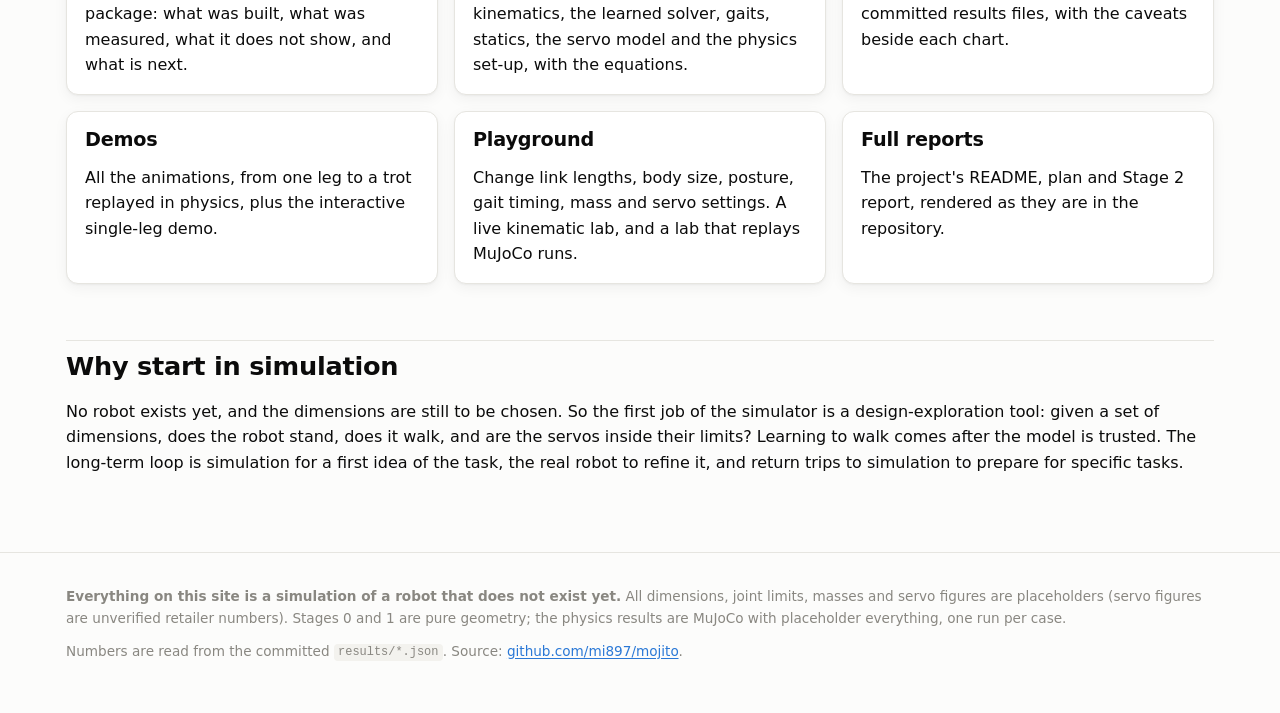
==== commit 36d2c98b: "Site review follow-ups: bind page numbers, guard missing data, names - Pages bind the numbers they q" ====
--- a/site/index.html
+++ b/site/index.html
@@ -72,7 +72,7 @@
     <a class="card" href="theory.html" style="text-decoration:none;color:inherit"><h3>How it works</h3><p>The theory and its implementation: leg kinematics, the learned solver, gaits, statics, the servo model and the physics set-up, with the equations.</p></a>
     <a class="card" href="results.html" style="text-decoration:none;color:inherit"><h3>Results</h3><p>Every measurement, graphed from the committed results files, with the caveats beside each chart.</p></a>
     <a class="card" href="demos.html" style="text-decoration:none;color:inherit"><h3>Demos</h3><p>All the animations, from one leg to a trot replayed in physics, plus the interactive single-leg demo.</p></a>
-    <a class="card" href="playground.html" style="text-decoration:none;color:inherit"><h3>Playground</h3><p>Change link lengths, body size, posture, gait timing, mass and servo settings. A live kinematic lab, and a lab that replays 144 MuJoCo runs.</p></a>
+    <a class="card" href="playground.html" style="text-decoration:none;color:inherit"><h3>Playground</h3><p>Change link lengths, body size, posture, gait timing, mass and servo settings. A live kinematic lab, and a lab that replays <span data-bind="physics_sweep_summary/n_runs" data-fmt="0"></span> MuJoCo runs.</p></a>
     <a class="card" href="reports.html" style="text-decoration:none;color:inherit"><h3>Full reports</h3><p>The project's README, plan and Stage 2 report, rendered as they are in the repository.</p></a>
   </div>
 
